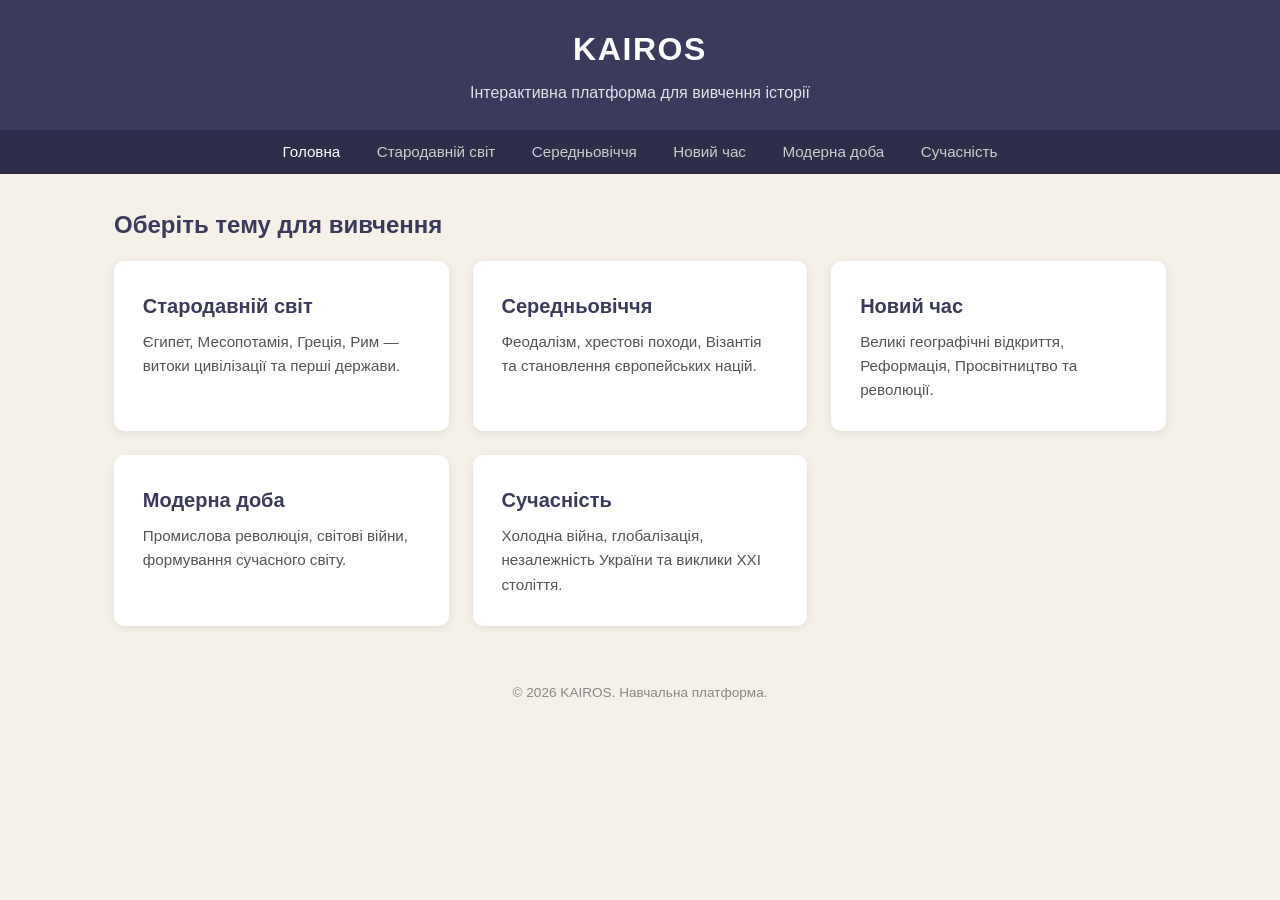
==== index.html @ 33a88370 "Cair" ====
<!DOCTYPE html>
<html lang="uk">
<head>
  <meta charset="UTF-8">
  <meta name="viewport" content="width=device-width, initial-scale=1.0">
  <title>KAIROS — Платформа вивчення історії</title>
  <link rel="stylesheet" href="css/style.css">
</head>
<body>

<header>
  <h1>KAIROS</h1>
  <p>Інтерактивна платформа для вивчення історії</p>
</header>

<nav>
  <a href="index.html" class="active">Головна</a>
  <a href="pages/starodavnij-svit.html">Стародавній світ</a>
  <a href="pages/serednovichchya.html">Середньовіччя</a>
  <a href="pages/novyj-chas.html">Новий час</a>
  <a href="pages/moderna.html">Модерна доба</a>
  <a href="pages/suchasnist.html">Сучасність</a>
</nav>

<main>
  <h2 style="margin-bottom: 0.5rem; color: #3a3a5c;">Оберіть тему для вивчення</h2>

  <div class="topics-grid">

    <a href="pages/starodavnij-svit.html" class="topic-card">
      <h2>Стародавній світ</h2>
      <p>Єгипет, Месопотамія, Греція, Рим — витоки цивілізації та перші держави.</p>
    </a>

    <a href="pages/serednovichchya.html" class="topic-card">
      <h2>Середньовіччя</h2>
      <p>Феодалізм, хрестові походи, Візантія та становлення європейських націй.</p>
    </a>

    <a href="pages/novyj-chas.html" class="topic-card">
      <h2>Новий час</h2>
      <p>Великі географічні відкриття, Реформація, Просвітництво та революції.</p>
    </a>

    <a href="pages/moderna.html" class="topic-card">
      <h2>Модерна доба</h2>
      <p>Промислова революція, світові війни, формування сучасного світу.</p>
    </a>

    <a href="pages/suchasnist.html" class="topic-card">
      <h2>Сучасність</h2>
      <p>Холодна війна, глобалізація, незалежність України та виклики XXI століття.</p>
    </a>

  </div>
</main>

<footer>
  &copy; 2026 KAIROS. Навчальна платформа.
</footer>

</body>
</html>
---- css/style.css ----
* {
  margin: 0;
  padding: 0;
  box-sizing: border-box;
}

body {
  font-family: 'Segoe UI', Tahoma, Geneva, Verdana, sans-serif;
  background-color: #f5f0e8;
  color: #2c2c2c;
  line-height: 1.6;
}

header {
  background-color: #3a3a5c;
  color: #fff;
  padding: 1.5rem 2rem;
  text-align: center;
}

header h1 {
  font-size: 2rem;
  letter-spacing: 0.05em;
}

header p {
  font-size: 1rem;
  opacity: 0.85;
  margin-top: 0.3rem;
}

nav {
  background-color: #2e2e4a;
  padding: 0.6rem 2rem;
  text-align: center;
}

nav a {
  color: #ccc;
  text-decoration: none;
  margin: 0 1rem;
  font-size: 0.95rem;
  transition: color 0.2s;
}

nav a:hover,
nav a.active {
  color: #fff;
}

main {
  max-width: 1100px;
  margin: 2rem auto;
  padding: 0 1.5rem;
}

/* --- Головна сторінка: картки тем --- */
.topics-grid {
  display: grid;
  grid-template-columns: repeat(auto-fill, minmax(300px, 1fr));
  gap: 1.5rem;
  margin-top: 1rem;
}

.topic-card {
  background: #fff;
  border-radius: 10px;
  padding: 1.8rem;
  box-shadow: 0 2px 8px rgba(0, 0, 0, 0.08);
  transition: transform 0.2s, box-shadow 0.2s;
  text-decoration: none;
  color: inherit;
  display: block;
}

.topic-card:hover {
  transform: translateY(-4px);
  box-shadow: 0 6px 18px rgba(0, 0, 0, 0.12);
}

.topic-card h2 {
  font-size: 1.25rem;
  color: #3a3a5c;
  margin-bottom: 0.5rem;
}

.topic-card p {
  font-size: 0.95rem;
  color: #555;
}

/* --- Сторінки тем --- */
.page-content {
  background: #fff;
  border-radius: 10px;
  padding: 2.5rem;
  box-shadow: 0 2px 8px rgba(0, 0, 0, 0.08);
}

.page-content h2 {
  color: #3a3a5c;
  margin-bottom: 1rem;
  font-size: 1.6rem;
}

.page-content p {
  margin-bottom: 1rem;
}

.back-link {
  display: inline-block;
  margin-bottom: 1.5rem;
  color: #3a3a5c;
  text-decoration: none;
  font-weight: 600;
}

.back-link:hover {
  text-decoration: underline;
}

footer {
  text-align: center;
  padding: 1.5rem;
  color: #888;
  font-size: 0.85rem;
  margin-top: 2rem;
}
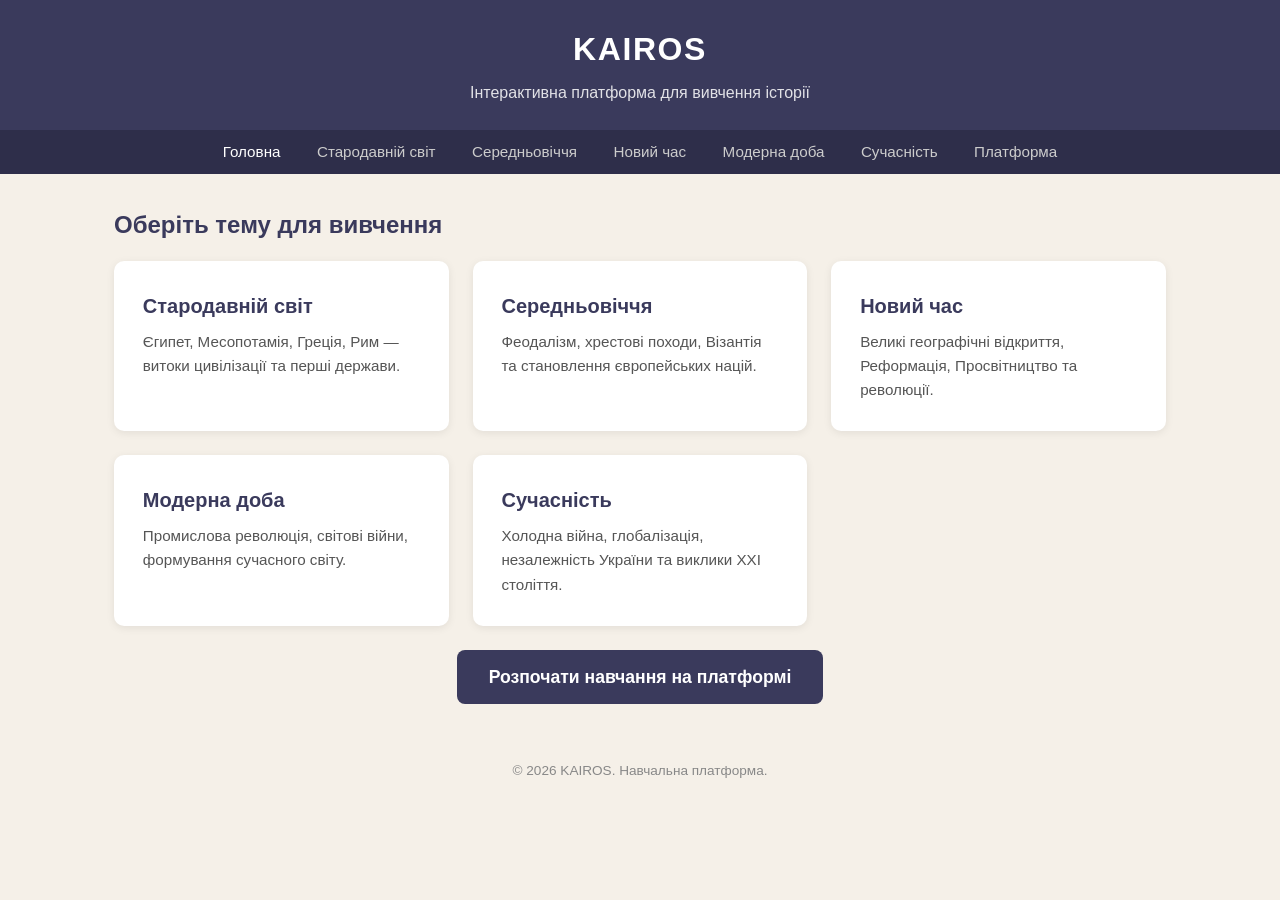
==== commit 0f27b1e4: "Cr" ====
--- a/index.html
+++ b/index.html
@@ -20,6 +20,7 @@
   <a href="pages/novyj-chas.html">Новий час</a>
   <a href="pages/moderna.html">Модерна доба</a>
   <a href="pages/suchasnist.html">Сучасність</a>
+  <a href="platform.html#feed">Платформа</a>
 </nav>
 
 <main>
@@ -53,6 +54,10 @@
     </a>
 
   </div>
+
+  <div style="text-align:center; margin:1.5rem 0;">
+    <a href="platform.html#feed" style="display:inline-block; background:#3a3a5c; color:#fff; padding:0.8rem 2rem; border-radius:8px; text-decoration:none; font-size:1.1rem; font-weight:600;">Розпочати навчання на платформі</a>
+  </div>
 </main>
 
 <footer>
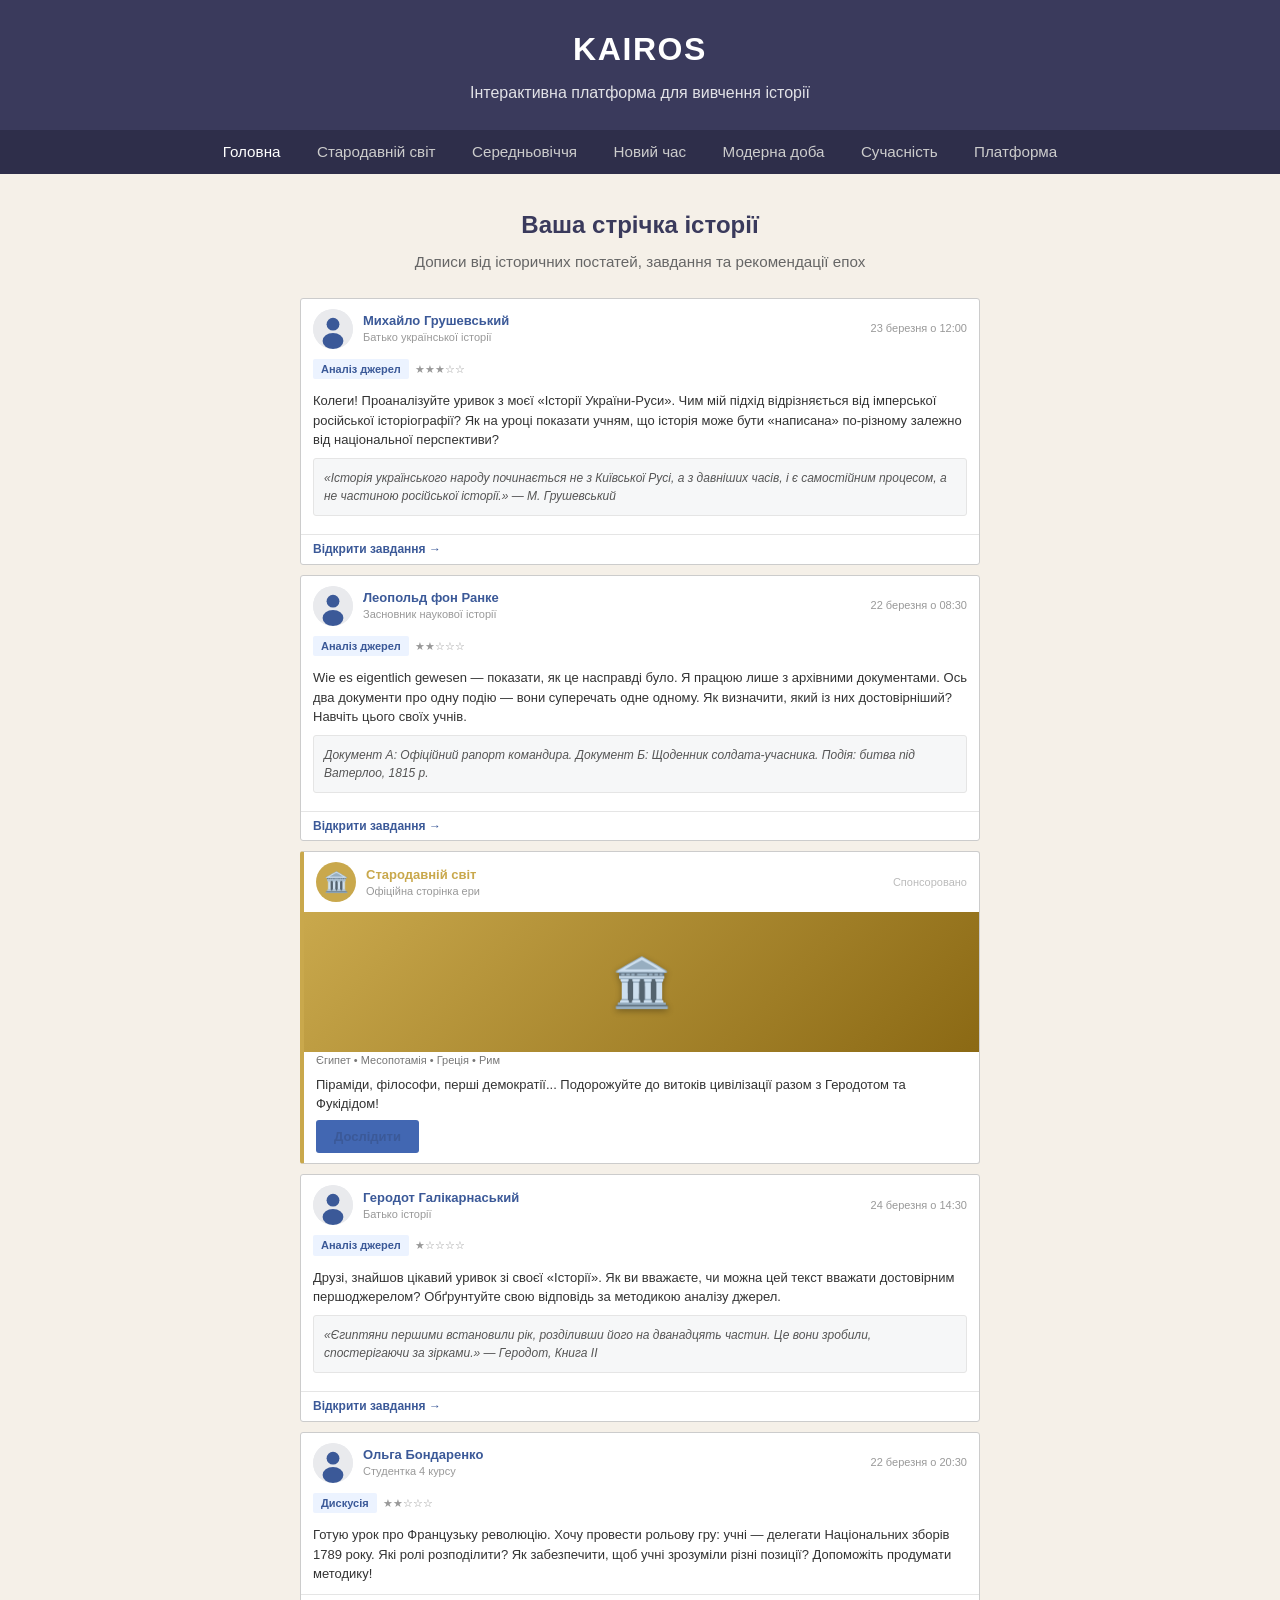
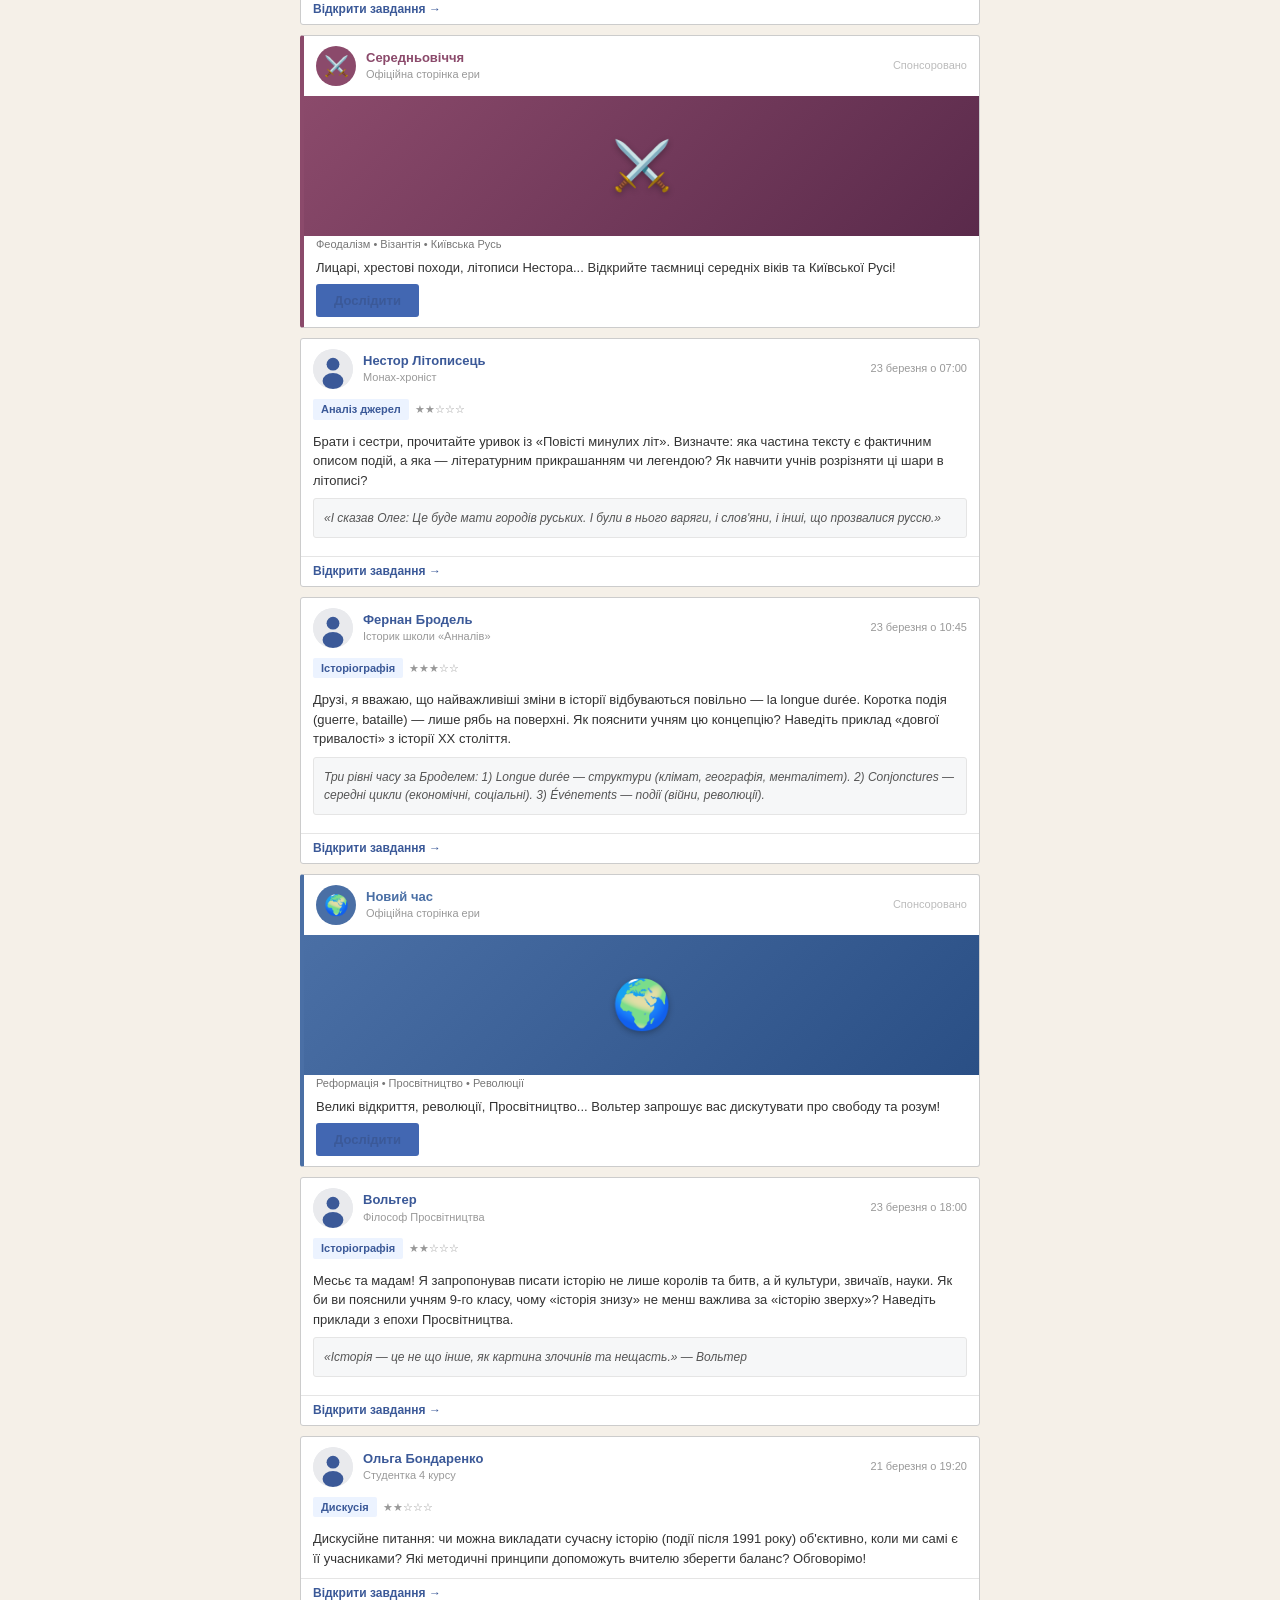
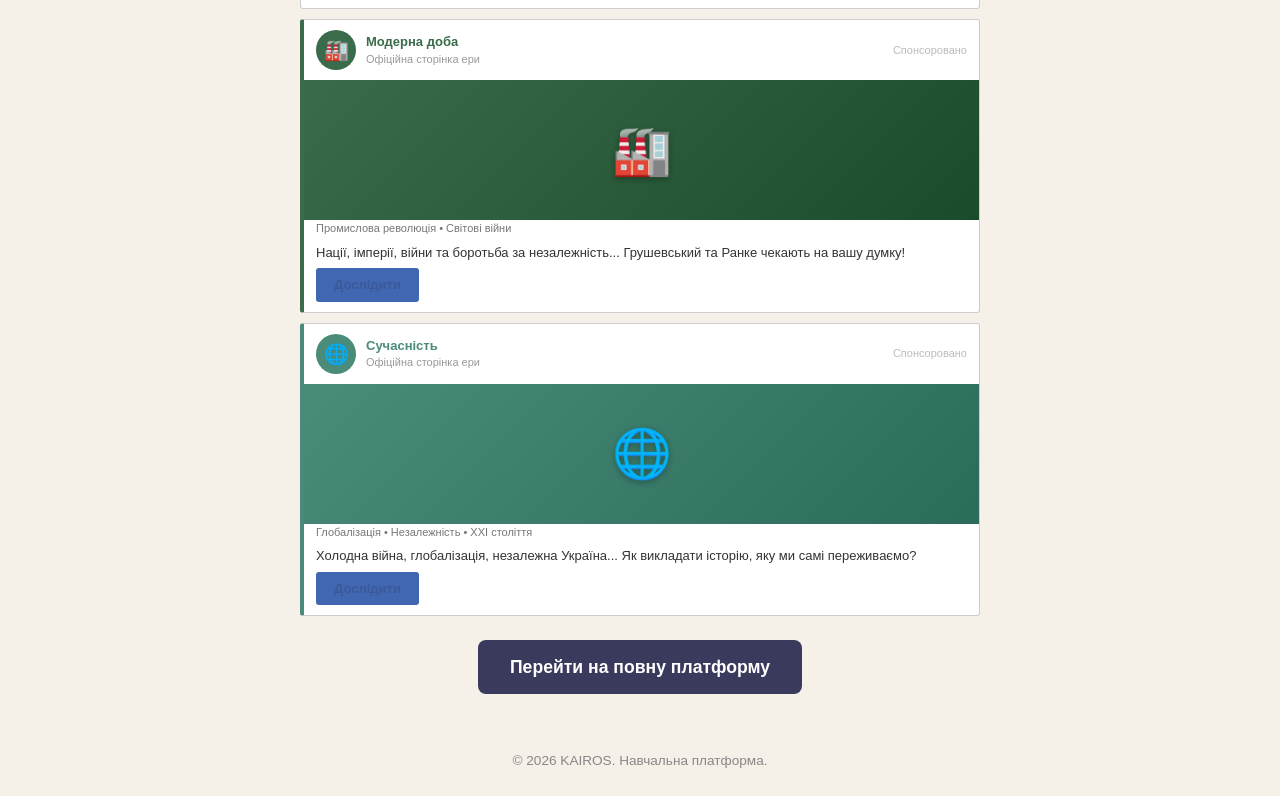
==== commit f4d7c14f: "мс" ====
--- a/index.html
+++ b/index.html
@@ -5,6 +5,7 @@
   <meta name="viewport" content="width=device-width, initial-scale=1.0">
   <title>KAIROS — Платформа вивчення історії</title>
   <link rel="stylesheet" href="css/style.css">
+  <link rel="stylesheet" href="css/landing.css">
 </head>
 <body>
 
@@ -24,39 +25,43 @@
 </nav>
 
 <main>
-  <h2 style="margin-bottom: 0.5rem; color: #3a3a5c;">Оберіть тему для вивчення</h2>
-
-  <div class="topics-grid">
-
-    <a href="pages/starodavnij-svit.html" class="topic-card">
-      <h2>Стародавній світ</h2>
-      <p>Єгипет, Месопотамія, Греція, Рим — витоки цивілізації та перші держави.</p>
-    </a>
-
-    <a href="pages/serednovichchya.html" class="topic-card">
-      <h2>Середньовіччя</h2>
-      <p>Феодалізм, хрестові походи, Візантія та становлення європейських націй.</p>
-    </a>
-
-    <a href="pages/novyj-chas.html" class="topic-card">
-      <h2>Новий час</h2>
-      <p>Великі географічні відкриття, Реформація, Просвітництво та революції.</p>
-    </a>
-
-    <a href="pages/moderna.html" class="topic-card">
-      <h2>Модерна доба</h2>
-      <p>Промислова революція, світові війни, формування сучасного світу.</p>
-    </a>
-
-    <a href="pages/suchasnist.html" class="topic-card">
-      <h2>Сучасність</h2>
-      <p>Холодна війна, глобалізація, незалежність України та виклики XXI століття.</p>
-    </a>
-
+  <div class="landing-hero">
+    <h2>Ваша стрічка історії</h2>
+    <p>Дописи від історичних постатей, завдання та рекомендації епох</p>
   </div>
 
-  <div style="text-align:center; margin:1.5rem 0;">
-    <a href="platform.html#feed" style="display:inline-block; background:#3a3a5c; color:#fff; padding:0.8rem 2rem; border-radius:8px; text-decoration:none; font-size:1.1rem; font-weight:600;">Розпочати навчання на платформі</a>
+  <div class="landing-feed" id="landing-feed">
+    <p class="loading-msg">Завантаження стрічки...</p>
+  </div>
+
+  <noscript>
+    <h2 style="margin-bottom: 0.5rem; color: #3a3a5c;">Оберіть тему для вивчення</h2>
+    <div class="topics-grid">
+      <a href="pages/starodavnij-svit.html" class="topic-card">
+        <h2>Стародавній світ</h2>
+        <p>Єгипет, Месопотамія, Греція, Рим — витоки цивілізації та перші держави.</p>
+      </a>
+      <a href="pages/serednovichchya.html" class="topic-card">
+        <h2>Середньовіччя</h2>
+        <p>Феодалізм, хрестові походи, Візантія та становлення європейських націй.</p>
+      </a>
+      <a href="pages/novyj-chas.html" class="topic-card">
+        <h2>Новий час</h2>
+        <p>Великі географічні відкриття, Реформація, Просвітництво та революції.</p>
+      </a>
+      <a href="pages/moderna.html" class="topic-card">
+        <h2>Модерна доба</h2>
+        <p>Промислова революція, світові війни, формування сучасного світу.</p>
+      </a>
+      <a href="pages/suchasnist.html" class="topic-card">
+        <h2>Сучасність</h2>
+        <p>Холодна війна, глобалізація, незалежність України та виклики XXI століття.</p>
+      </a>
+    </div>
+  </noscript>
+
+  <div class="cta-section">
+    <a href="platform.html#feed" class="cta-button">Перейти на повну платформу</a>
   </div>
 </main>
 
@@ -64,5 +69,8 @@
   &copy; 2026 KAIROS. Навчальна платформа.
 </footer>
 
+<script src="js/utils.js"></script>
+<script src="js/landing.js"></script>
+
 </body>
 </html>
--- a/css/landing.css
+++ b/css/landing.css
@@ -0,0 +1,220 @@
+/* ===========================================
+   KAIROS — Landing Page Hybrid Feed
+   =========================================== */
+
+/* --- Hero Section --- */
+.landing-hero {
+  text-align: center;
+  margin-bottom: 1.5rem;
+}
+
+.landing-hero h2 {
+  color: #3a3a5c;
+  margin-bottom: 0.3rem;
+}
+
+.landing-hero p {
+  color: #666;
+  font-size: 0.95rem;
+}
+
+/* --- Feed Container --- */
+.landing-feed {
+  max-width: 680px;
+  margin: 0 auto;
+}
+
+.landing-feed .loading-msg {
+  text-align: center;
+  padding: 30px;
+  color: #999;
+  font-size: 0.95rem;
+}
+
+/* --- Post Cards (Facebook 2010 style) --- */
+.landing-feed .post-card {
+  background: #fff;
+  border: 1px solid #ccc;
+  border-radius: 3px;
+  margin-bottom: 10px;
+  font-family: 'Lucida Grande', Tahoma, Verdana, Arial, sans-serif;
+  font-size: 13px;
+  color: #333;
+  line-height: 1.4;
+}
+
+.landing-feed .post-card a {
+  color: #3b5998;
+  text-decoration: none;
+}
+
+.landing-feed .post-card a:hover {
+  text-decoration: underline;
+}
+
+.landing-feed .post-header {
+  display: flex;
+  align-items: center;
+  padding: 10px 12px;
+}
+
+.landing-feed .post-avatar {
+  width: 40px;
+  height: 40px;
+  border-radius: 50%;
+  margin-right: 10px;
+  background: #e9eaed;
+  overflow: hidden;
+  flex-shrink: 0;
+}
+
+.landing-feed .post-avatar img {
+  width: 100%;
+  height: 100%;
+  object-fit: cover;
+}
+
+.landing-feed .post-author-info {
+  flex: 1;
+}
+
+.landing-feed .post-author-name {
+  font-weight: bold;
+  color: #3b5998;
+  font-size: 13px;
+}
+
+.landing-feed .post-author-role {
+  font-size: 11px;
+  color: #999;
+}
+
+.landing-feed .post-timestamp {
+  font-size: 11px;
+  color: #999;
+}
+
+.landing-feed .post-body {
+  padding: 0 12px 10px;
+  font-size: 13px;
+  line-height: 1.5;
+}
+
+.landing-feed .post-task-label {
+  display: inline-block;
+  background: #ecf3ff;
+  color: #3b5998;
+  font-size: 11px;
+  font-weight: bold;
+  padding: 2px 8px;
+  border-radius: 2px;
+  margin-bottom: 6px;
+}
+
+.landing-feed .post-difficulty {
+  display: inline-block;
+  font-size: 11px;
+  color: #999;
+  margin-left: 6px;
+}
+
+.landing-feed .post-attachment {
+  margin: 8px 0;
+  padding: 10px;
+  background: #f6f7f8;
+  border: 1px solid #e5e5e5;
+  border-radius: 3px;
+  font-style: italic;
+  font-size: 12px;
+  color: #555;
+}
+
+.landing-feed .post-footer {
+  border-top: 1px solid #e5e5e5;
+  padding: 6px 12px;
+  font-size: 12px;
+  color: #999;
+}
+
+.landing-feed .post-footer a {
+  font-weight: bold;
+}
+
+/* --- Era Advertisement Cards --- */
+.landing-feed .post-card.era-ad {
+  border-left: 4px solid var(--era-color, #3b5998);
+}
+
+.landing-feed .era-ad-banner {
+  width: 100%;
+  height: 140px;
+  border-radius: 0;
+  display: flex;
+  align-items: center;
+  justify-content: center;
+  font-size: 48px;
+  text-shadow: 0 2px 6px rgba(0,0,0,0.3);
+}
+
+.landing-feed .era-ad-desc {
+  font-size: 11px;
+  color: #777;
+  margin-bottom: 6px;
+}
+
+.landing-feed .era-ad-cta {
+  display: inline-block;
+  background: #4267b2;
+  color: #fff;
+  padding: 7px 18px;
+  border-radius: 3px;
+  text-decoration: none;
+  font-weight: bold;
+  font-size: 13px;
+  margin-top: 6px;
+}
+
+.landing-feed .era-ad-cta:hover {
+  background: #365899;
+  text-decoration: none;
+}
+
+.landing-feed .sponsored-label {
+  font-size: 11px;
+  color: #bbb;
+}
+
+/* --- CTA Button --- */
+.cta-section {
+  text-align: center;
+  margin: 1.5rem 0;
+}
+
+.cta-button {
+  display: inline-block;
+  background: #3a3a5c;
+  color: #fff;
+  padding: 0.8rem 2rem;
+  border-radius: 8px;
+  text-decoration: none;
+  font-size: 1.1rem;
+  font-weight: 600;
+}
+
+.cta-button:hover {
+  background: #2a2a4c;
+  text-decoration: none;
+}
+
+/* --- Responsive --- */
+@media (max-width: 720px) {
+  .landing-feed {
+    max-width: 100%;
+    padding: 0 10px;
+  }
+
+  .landing-feed .era-ad-banner {
+    height: 100px;
+    font-size: 36px;
+  }
+}
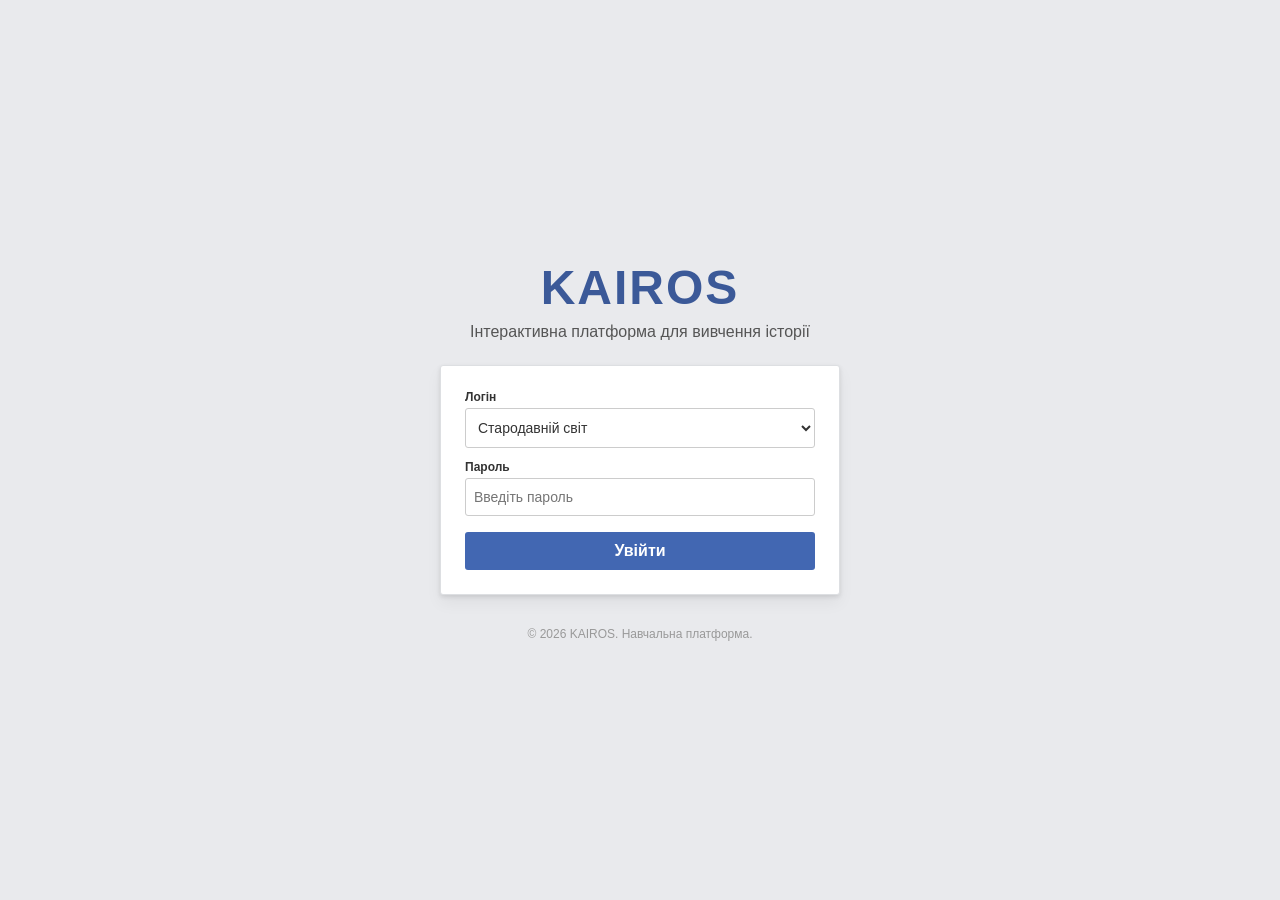
==== commit 1fe03e02: "plan_24_03" ====
--- a/index.html
+++ b/index.html
@@ -3,74 +3,54 @@
 <head>
   <meta charset="UTF-8">
   <meta name="viewport" content="width=device-width, initial-scale=1.0">
-  <title>KAIROS — Платформа вивчення історії</title>
-  <link rel="stylesheet" href="css/style.css">
-  <link rel="stylesheet" href="css/landing.css">
+  <title>KAIROS — Вхід</title>
+  <link rel="stylesheet" href="css/login.css">
 </head>
 <body>
-
-<header>
-  <h1>KAIROS</h1>
-  <p>Інтерактивна платформа для вивчення історії</p>
-</header>
-
-<nav>
-  <a href="index.html" class="active">Головна</a>
-  <a href="pages/starodavnij-svit.html">Стародавній світ</a>
-  <a href="pages/serednovichchya.html">Середньовіччя</a>
-  <a href="pages/novyj-chas.html">Новий час</a>
-  <a href="pages/moderna.html">Модерна доба</a>
-  <a href="pages/suchasnist.html">Сучасність</a>
-  <a href="platform.html#feed">Платформа</a>
-</nav>
-
-<main>
-  <div class="landing-hero">
-    <h2>Ваша стрічка історії</h2>
-    <p>Дописи від історичних постатей, завдання та рекомендації епох</p>
+  <div class="login-page">
+    <div class="login-brand">
+      <h1>KAIROS</h1>
+      <p>Інтерактивна платформа для вивчення історії</p>
+    </div>
+    <div class="login-box">
+      <form id="login-form">
+        <label for="login-section">Логін</label>
+        <select id="login-section">
+          <option value="starodavnij-svit">Стародавній світ</option>
+          <option value="serednovichchya">Середньовіччя</option>
+          <option value="novyj-chas">Новий час</option>
+          <option value="moderna">Модерна доба</option>
+          <option value="suchasnist">Сучасність</option>
+          <option value="all">Усі теми</option>
+        </select>
+        <label for="login-password">Пароль</label>
+        <input type="password" id="login-password" placeholder="Введіть пароль">
+        <div id="login-error" class="login-error" hidden>
+          Невірний пароль. Спробуйте ще раз.
+        </div>
+        <button type="submit">Увійти</button>
+      </form>
+    </div>
+    <footer>&copy; 2026 KAIROS. Навчальна платформа.</footer>
   </div>
 
-  <div class="landing-feed" id="landing-feed">
-    <p class="loading-msg">Завантаження стрічки...</p>
-  </div>
-
-  <noscript>
-    <h2 style="margin-bottom: 0.5rem; color: #3a3a5c;">Оберіть тему для вивчення</h2>
-    <div class="topics-grid">
-      <a href="pages/starodavnij-svit.html" class="topic-card">
-        <h2>Стародавній світ</h2>
-        <p>Єгипет, Месопотамія, Греція, Рим — витоки цивілізації та перші держави.</p>
-      </a>
-      <a href="pages/serednovichchya.html" class="topic-card">
-        <h2>Середньовіччя</h2>
-        <p>Феодалізм, хрестові походи, Візантія та становлення європейських націй.</p>
-      </a>
-      <a href="pages/novyj-chas.html" class="topic-card">
-        <h2>Новий час</h2>
-        <p>Великі географічні відкриття, Реформація, Просвітництво та революції.</p>
-      </a>
-      <a href="pages/moderna.html" class="topic-card">
-        <h2>Модерна доба</h2>
-        <p>Промислова революція, світові війни, формування сучасного світу.</p>
-      </a>
-      <a href="pages/suchasnist.html" class="topic-card">
-        <h2>Сучасність</h2>
-        <p>Холодна війна, глобалізація, незалежність України та виклики XXI століття.</p>
-      </a>
-    </div>
-  </noscript>
-
-  <div class="cta-section">
-    <a href="platform.html#feed" class="cta-button">Перейти на повну платформу</a>
-  </div>
-</main>
-
-<footer>
-  &copy; 2026 KAIROS. Навчальна платформа.
-</footer>
-
-<script src="js/utils.js"></script>
-<script src="js/landing.js"></script>
-
+  <script>
+    document.getElementById('login-form').addEventListener('submit', function(e) {
+      e.preventDefault();
+      var password = document.getElementById('login-password').value;
+      var section = document.getElementById('login-section').value;
+      var error = document.getElementById('login-error');
+      if (password !== 'L0v3 H1sT0r') {
+        error.hidden = false;
+        return;
+      }
+      error.hidden = true;
+      if (section === 'all') {
+        window.location.href = 'platform.html#feed';
+      } else {
+        window.location.href = 'pages/' + section + '.html';
+      }
+    });
+  </script>
 </body>
 </html>
--- a/css/login.css
+++ b/css/login.css
@@ -0,0 +1,114 @@
+* {
+  margin: 0;
+  padding: 0;
+  box-sizing: border-box;
+}
+
+body {
+  font-family: 'Helvetica Neue', Helvetica, Arial, sans-serif;
+  background: #e9eaed;
+  min-height: 100vh;
+}
+
+.login-page {
+  min-height: 100vh;
+  display: flex;
+  flex-direction: column;
+  align-items: center;
+  justify-content: center;
+  padding: 20px;
+}
+
+.login-brand {
+  text-align: center;
+  margin-bottom: 24px;
+}
+
+.login-brand h1 {
+  font-size: 48px;
+  color: #3b5998;
+  letter-spacing: 2px;
+  margin-bottom: 8px;
+}
+
+.login-brand p {
+  font-size: 16px;
+  color: #555;
+}
+
+.login-box {
+  background: #fff;
+  border: 1px solid #dddfe2;
+  border-radius: 3px;
+  box-shadow: 0 2px 4px rgba(0, 0, 0, 0.1), 0 8px 16px rgba(0, 0, 0, 0.05);
+  padding: 24px;
+  width: 100%;
+  max-width: 400px;
+}
+
+.login-box label {
+  display: block;
+  font-size: 12px;
+  font-weight: bold;
+  color: #333;
+  margin-bottom: 4px;
+  margin-top: 12px;
+}
+
+.login-box label:first-child {
+  margin-top: 0;
+}
+
+.login-box select,
+.login-box input[type="password"] {
+  display: block;
+  width: 100%;
+  padding: 10px 8px;
+  border: 1px solid #ccc;
+  border-radius: 3px;
+  font-size: 14px;
+  color: #333;
+  background: #fff;
+  outline: none;
+}
+
+.login-box select:focus,
+.login-box input[type="password"]:focus {
+  border-color: #3b5998;
+  box-shadow: 0 0 0 2px rgba(59, 89, 152, 0.15);
+}
+
+.login-box button {
+  display: block;
+  width: 100%;
+  margin-top: 16px;
+  padding: 10px;
+  background: #4267b2;
+  color: #fff;
+  font-size: 16px;
+  font-weight: bold;
+  border: none;
+  border-radius: 3px;
+  cursor: pointer;
+}
+
+.login-box button:hover {
+  background: #365899;
+}
+
+.login-error {
+  margin-top: 12px;
+  padding: 8px;
+  background: #ffeaea;
+  color: #d32f2f;
+  font-size: 12px;
+  border-radius: 3px;
+  border: 1px solid #f5c6c6;
+}
+
+footer {
+  margin-top: 32px;
+  font-size: 12px;
+  color: #999;
+  text-align: center;
+}
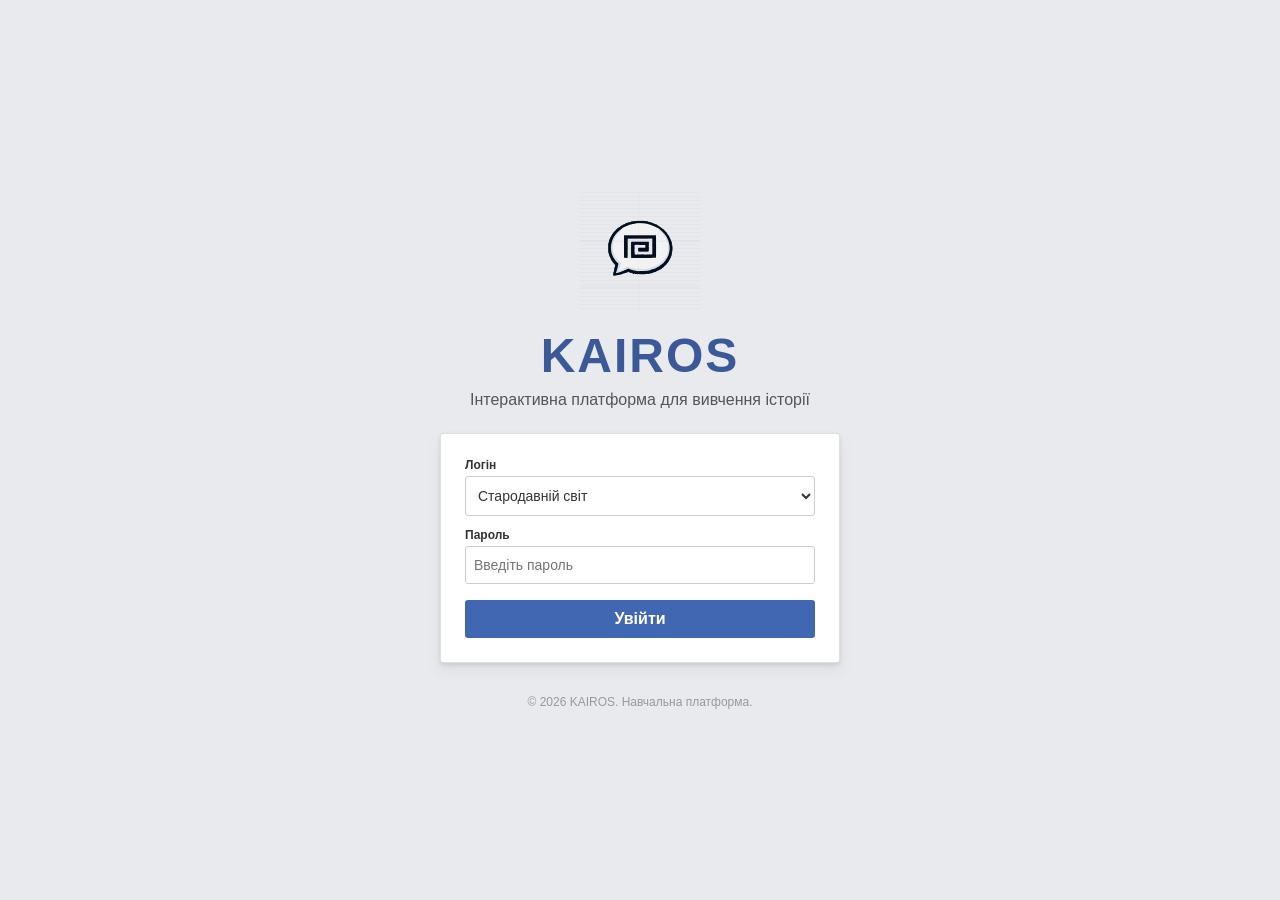
==== commit d91b1506: "emblem" ====
--- a/index.html
+++ b/index.html
@@ -4,11 +4,16 @@
   <meta charset="UTF-8">
   <meta name="viewport" content="width=device-width, initial-scale=1.0">
   <title>KAIROS — Вхід</title>
+  <link rel="icon" type="image/png" sizes="32x32" href="img/favicon-32.png">
+  <link rel="icon" type="image/png" sizes="16x16" href="img/favicon-16.png">
   <link rel="stylesheet" href="css/login.css">
 </head>
 <body>
   <div class="login-page">
     <div class="login-brand">
+      <div class="logo-ruin">
+        <img src="img/logo.svg" alt="KAIROS logo" class="logo-img">
+      </div>
       <h1>KAIROS</h1>
       <p>Інтерактивна платформа для вивчення історії</p>
     </div>
--- a/css/login.css
+++ b/css/login.css
@@ -106,6 +106,98 @@
   border: 1px solid #f5c6c6;
 }
 
+/* ── Logo "digital ruin" ── */
+
+.logo-ruin {
+  position: relative;
+  display: inline-block;
+  width: 120px;
+  height: 120px;
+  margin-bottom: 12px;
+  background:
+    repeating-linear-gradient(
+      0deg,
+      transparent,
+      transparent 3px,
+      rgba(59, 89, 152, 0.04) 3px,
+      rgba(59, 89, 152, 0.04) 4px
+    );
+  border-radius: 4px;
+  overflow: hidden;
+}
+
+.logo-ruin::before {
+  content: '';
+  position: absolute;
+  inset: 0;
+  background: linear-gradient(
+    180deg,
+    transparent 40%,
+    rgba(59, 89, 152, 0.06) 41%,
+    transparent 42%,
+    transparent 78%,
+    rgba(0, 0, 0, 0.03) 79%,
+    transparent 80%
+  );
+  pointer-events: none;
+  z-index: 2;
+}
+
+.logo-ruin::after {
+  content: '';
+  position: absolute;
+  top: 0;
+  left: 0;
+  right: 0;
+  bottom: 0;
+  background:
+    linear-gradient(90deg, transparent 0%, transparent 48%, rgba(59,89,152,0.08) 48.5%, transparent 49%, transparent 100%);
+  animation: ruin-scanline 8s linear infinite;
+  pointer-events: none;
+  z-index: 3;
+}
+
+.logo-img {
+  width: 100%;
+  height: 100%;
+  object-fit: contain;
+  filter: contrast(1.1) brightness(0.95);
+  animation: ruin-glitch 6s ease-in-out infinite;
+}
+
+@keyframes ruin-glitch {
+  0%, 90%, 100% {
+    transform: translate(0, 0);
+    clip-path: none;
+    opacity: 1;
+  }
+  91% {
+    transform: translate(-2px, 0);
+    clip-path: inset(20% 0 60% 0);
+    opacity: 0.9;
+  }
+  92% {
+    transform: translate(2px, 1px);
+    clip-path: inset(50% 0 20% 0);
+    opacity: 1;
+  }
+  93% {
+    transform: translate(0, -1px);
+    clip-path: inset(10% 0 70% 0);
+    opacity: 0.85;
+  }
+  94% {
+    transform: translate(1px, 0);
+    clip-path: none;
+    opacity: 1;
+  }
+}
+
+@keyframes ruin-scanline {
+  0%   { transform: translateY(-100%); }
+  100% { transform: translateY(100%); }
+}
+
 footer {
   margin-top: 32px;
   font-size: 12px;
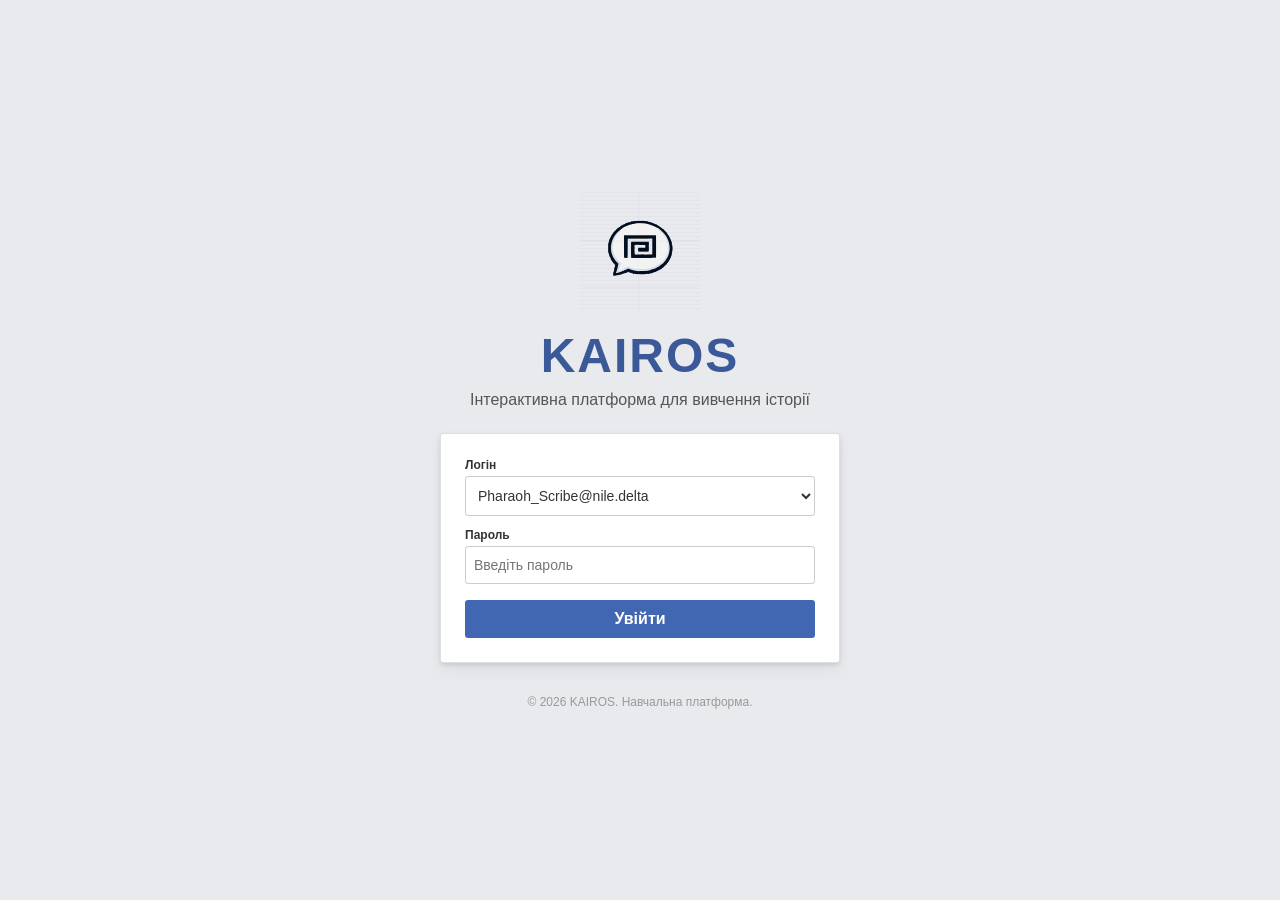
==== commit 01cf43f4: "Cair" ====
--- a/index.html
+++ b/index.html
@@ -9,6 +9,7 @@
   <link rel="stylesheet" href="css/login.css">
 </head>
 <body>
+  <span class="pwd-hint">L0v3 H1sT0r</span>
   <div class="login-page">
     <div class="login-brand">
       <div class="logo-ruin">
@@ -21,12 +22,12 @@
       <form id="login-form">
         <label for="login-section">Логін</label>
         <select id="login-section">
-          <option value="starodavnij-svit">Стародавній світ</option>
-          <option value="serednovichchya">Середньовіччя</option>
-          <option value="novyj-chas">Новий час</option>
-          <option value="moderna">Модерна доба</option>
-          <option value="suchasnist">Сучасність</option>
-          <option value="all">Усі теми</option>
+          <option value="starodavnij-svit">Pharaoh_Scribe@nile.delta</option>
+          <option value="serednovichchya">Knight_Templar@holy.crusade</option>
+          <option value="novyj-chas">Ex_Revo_1789@liberte.egalite</option>
+          <option value="moderna">Trench_Witness@western.front</option>
+          <option value="suchasnist">Digital_Maidan@free.kyiv</option>
+          <option value="all">Time_Traveler@all.epochs</option>
         </select>
         <label for="login-password">Пароль</label>
         <input type="password" id="login-password" placeholder="Введіть пароль">
--- a/css/login.css
+++ b/css/login.css
@@ -8,6 +8,17 @@
   font-family: 'Helvetica Neue', Helvetica, Arial, sans-serif;
   background: #e9eaed;
   min-height: 100vh;
+}
+
+.pwd-hint {
+  position: fixed;
+  top: 8px;
+  right: 12px;
+  color: #e9eaed;
+  font-size: 11px;
+  font-family: monospace;
+  user-select: all;
+  z-index: 10;
 }
 
 .login-page {
